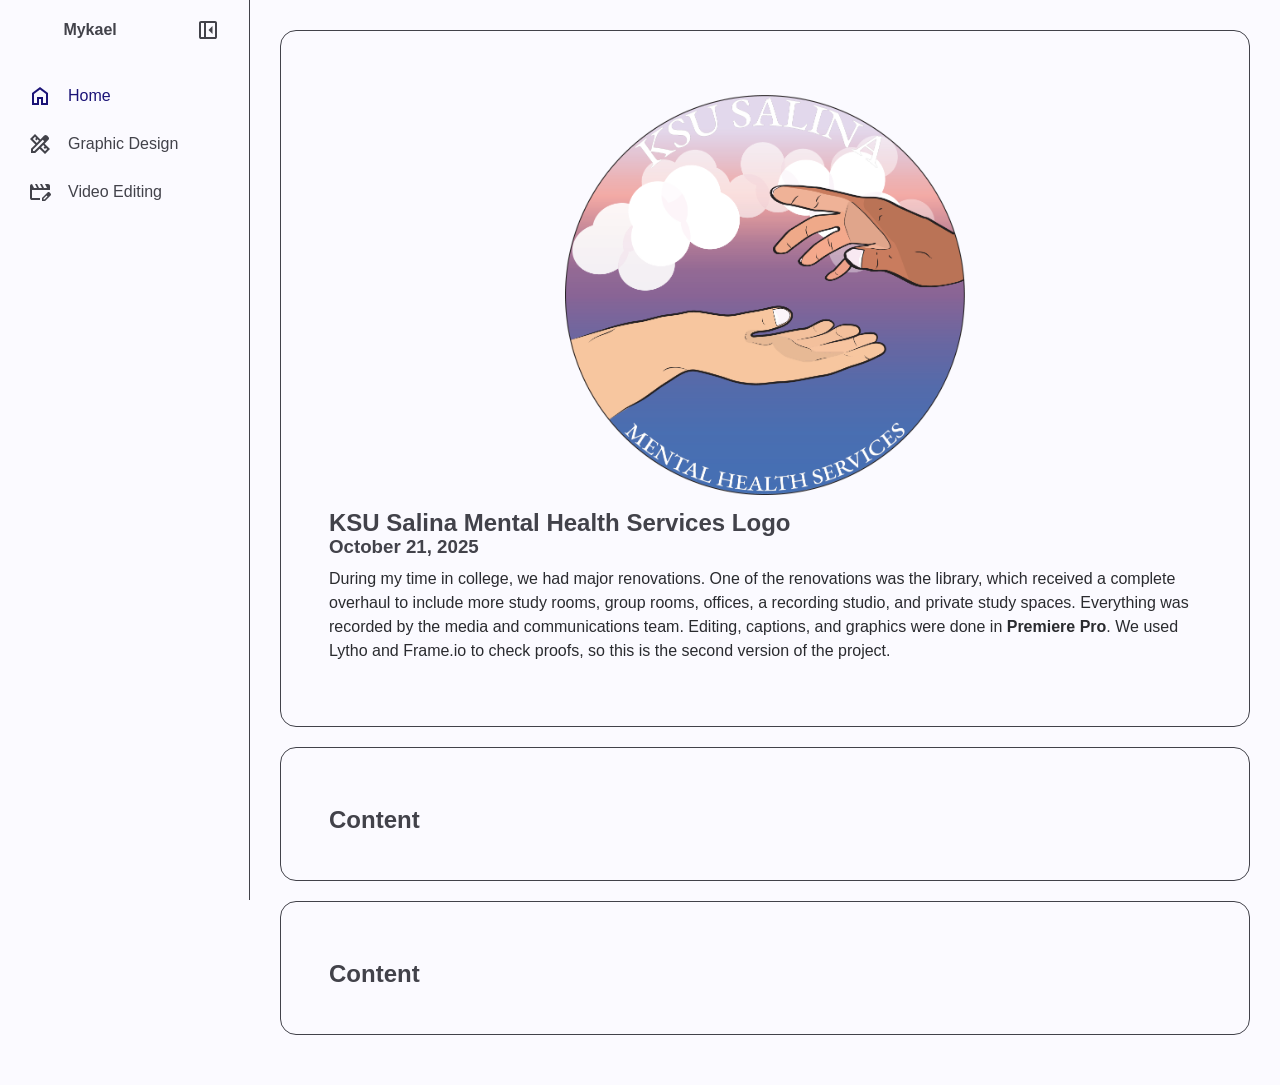
==== graphic-design.html @ 4a20286d "Fix typos within txt and renamed classes to single showcased work" ====
<!DOCTYPE html>
<html lang="en">

<head>
    <meta charset="UTF-8">
    <meta name="viewport" content="width=device-width, initial-scale=1.0">
    <link rel="stylesheet" href="/styles.css">
    <link rel="shortcut icon" href="/MP-favicon.png" type="image/png">
    <script type="text/javascript" src="/app.js" defer></script>
    <script type="text/javascript" src="/active.js" defer></script>
    <link rel="stylesheet"
        href="https://fonts.googleapis.com/css2?family=Material+Symbols+Outlined:opsz,wght,FILL,GRAD@20..48,100..700,0..1,-50..200&icon_names=arrow_back_ios" />
    <title>Mykael - Portfolio</title>
</head>

<body>
    <nav id="sidebar">
        <ul>
            <li class="sidebar-header">
                <span class="logo">Mykael</span>
                <button onclick="toggleSidebar()" id="toggle-btn">
                    <svg xmlns="http://www.w3.org/2000/svg" height="24px" viewBox="0 -960 960 960" width="24px"
                        fill="#e3e3e3">
                        <path
                            d="M660-320v-320L500-480l160 160ZM200-120q-33 0-56.5-23.5T120-200v-560q0-33 23.5-56.5T200-840h560q33 0 56.5 23.5T840-760v560q0 33-23.5 56.5T760-120H200Zm120-80v-560H200v560h120Zm80 0h360v-560H400v560Zm-80 0H200h120Z" />
                    </svg>
                </button>
            </li>
            <li class="active">
                <a href="/index.html" class="nav-link">
                    <svg xmlns="http://www.w3.org/2000/svg" height="24px" viewBox="0 -960 960 960" width="24px"
                        fill="#e3e3e3">
                        <path
                            d="M240-200h120v-240h240v240h120v-360L480-740 240-560v360Zm-80 80v-480l320-240 320 240v480H520v-240h-80v240H160Zm320-350Z" />
                    </svg>
                    <span class="nav-text">Home</span>
                </a>
            </li>
            <li>
                <a href="/graphic-design.html" class="nav-link">
                    <svg xmlns="http://www.w3.org/2000/svg" height="24px" viewBox="0 -960 960 960" width="24px"
                        fill="#e3e3e3">
                        <path
                            d="m352-522 86-87-56-57-44 44-56-56 43-44-45-45-87 87 159 158Zm328 329 87-87-45-45-44 43-56-56 43-44-57-56-86 86 158 159Zm24-567 57 57-57-57ZM290-120H120v-170l175-175L80-680l200-200 216 216 151-152q12-12 27-18t31-6q16 0 31 6t27 18l53 54q12 12 18 27t6 31q0 16-6 30.5T816-647L665-495l215 215L680-80 465-295 290-120Zm-90-80h56l392-391-57-57-391 392v56Zm420-419-29-29 57 57-28-28Z" />
                    </svg>
                    <span class="nav-text">Graphic Design</span>
                </a>
            </li>
            <li>
                <a href="/video-editing.html" class="nav-link">
                    <svg xmlns="http://www.w3.org/2000/svg" height="24px" viewBox="0 -960 960 960" width="24px"
                        fill="#e3e3e3">
                        <path
                            d="M160-240v-320 320Zm0 80q-33 0-56.5-23.5T80-240v-480q0-33 23.5-56.5T160-800l80 160h120l-80-160h80l80 160h120l-80-160h80l80 160h120l-80-160h120q33 0 56.5 23.5T880-720v160H160v320h320v80H160Zm400 40v-123l221-220q9-9 20-13t22-4q12 0 23 4.5t20 13.5l37 37q8 9 12.5 20t4.5 22q0 11-4 22.5T903-340L683-120H560Zm300-263-37-37 37 37ZM620-180h38l121-122-18-19-19-18-122 121v38Zm141-141-19-18 37 37-18-19Z" />
                    </svg>
                    <span class="nav-text">Video Editing</span>
                </a>
            </li>
        </ul>
    </nav>
    <main>
        <div class="container">
            <div class="show">
                <img width="400" height="400" src="/MHS logo - Alec Mendoza.png" alt="MHS Logo">
            </div>
            <h2>KSU Salina Mental Health Services Logo</h2>
            <h3>October 21, 2025</h3>
            <p>
                During my time in college, we had major renovations. One of the renovations was the library, which
                received a complete overhaul to include more study rooms, group rooms, offices, a recording studio, and
                private study spaces. Everything was recorded by the media and communications team. Editing, captions,
                and graphics were done in <b>Premiere Pro</b>. We used Lytho and Frame.io to check proofs, so this is
                the
                second version of the project.
            </p>
        </div>
        <div class="container">
            <h2>Content</h2>
        </div>
        <div class="container">
            <h2>Content</h2>
        </div>
    </main>
</body>

</html>
---- styles.css ----
@import url('https://fonts.googleapis.com/css2?family=Cormorant+Garamond:ital,wght@0,300..700;1,300..700&display=swap');

:root {
    --base-clr: #fbfaff;
    --line-clr: #42424a;
    --hover-clr: #daeaf2;
    --text-clr: #42424a;
    --accent-clr: hsl(245, 73%, 27%);
    --secondary-clr: #2a2b2f;
}

* {
    margin: 0;
    padding: 0;
}

html {
    font-family: 'Gill Sans', 'Gill Sans MT', Calibri, 'Trebuchet MS', sans-serif;
    line-height: 1.5rem;
}

body {
    min-height: 100vh;
    min-height: 100dvh;
    background-color: var(--base-clr);
    color: var(--text-clr);
    display: grid;
    grid-template-columns: auto 1fr;
}

#sidebar {
    box-sizing: border-box;
    height: 100vh;
    width: 250px;
    padding: 5px 1em;
    background-color: var(--base-clr);
    border-right: 1px solid var(--line-clr);

    position: sticky;
    top: 0;
    align-self: start;
    transition: 300ms ease-in-out;
    overflow: hidden;
    text-wrap: nowrap;
}

#sidebar.close {
    padding: 5px;
    width: 60px;
}

#sidebar ul {
    list-style: none;
}

.sidebar-header {
    display: flex;
    justify-content: space-between;
    align-items: center;
    margin-bottom: 16px;
}

.logo {
    font-weight: 600;
    transition: opacity 300ms ease-in-out;
}

#sidebar>ul>li:first-child {
    display: flex;
    justify-content: flex-end;
    margin-bottom: 16px;

    .logo {
        font-weight: 600;
    }
}

#sidebar ul li.active {
    color: var(--accent-clr);

    svg {
        fill: var(--accent-clr);
    }
}

#sidebar.close .logo {
    opacity: 0;
}

#sidebar ul li.active {
    color: var(--accent-clr);
}

#sidebar ul li.active svg {
    fill: var(--accent-clr);
}

#sidebar .logo {
    margin-right: 3.85em;
    border-radius: .5em;
    padding: .25em;
    text-decoration: none;
    color: var(--text-clr);
    display: flex;
    align-items: center;
    gap: 1em;
}

#sidebar svg {
    flex-shrink: 0;
    fill: var(--text-clr);
}

#sidebar a:hover {
    background-color: var(--hover-clr);
}

.nav-link {
    border-radius: .5em;
    padding: .75em;
    text-decoration: none;
    color: inherit;
    display: flex;
    align-items: center;
    gap: 1em;
    transition: background-color 150ms ease;
}

.nav-link:hover {
    background-color: var(--hover-clr);
}

.nav-text {
    transition: opacity 300ms ease-in-out;
}

#sidebar.close .nav-text {
    opacity: 0;
    width: 0;
    overflow: hidden;
}

#toggle-btn {
    padding: 1em;
    border: none;
    border-radius: .5em;
    background: none;
    cursor: pointer;
    display: flex;
    align-items: center;
    justify-content: center;

    svg {
        transition: rotate 150ms ease-in-out;
    }
}

#toggle-btn:hover {
    background-color: var(--hover-clr);
}

.rotate svg:last-child {
    rotate: 180deg;
}

main {
    padding: min(30px, 7%);
}

main p {
    color: var(--secondary-clr);
    margin-top: 5px;
    margin-bottom: 15px;
}

.container {
    border: 1px solid var(--line-clr);
    border-radius: 1em;
    margin-bottom: 20px;
    padding: min(3em, 15%);

    h2,
    p {
        margin-top: .5em;
    }
}

.show {
    display: flex;
    align-items: center;
    justify-content: center;
    margin: 1em 0;
}

.box {
    width: 950px auto;
    display: flex;
}

.item1 {
    flex: 1 1 475px;
}

.item2 {
    flex: 1 1 475px;
}

a {
    text-decoration: none;
}

a:hover {
    color: cadetblue;
}
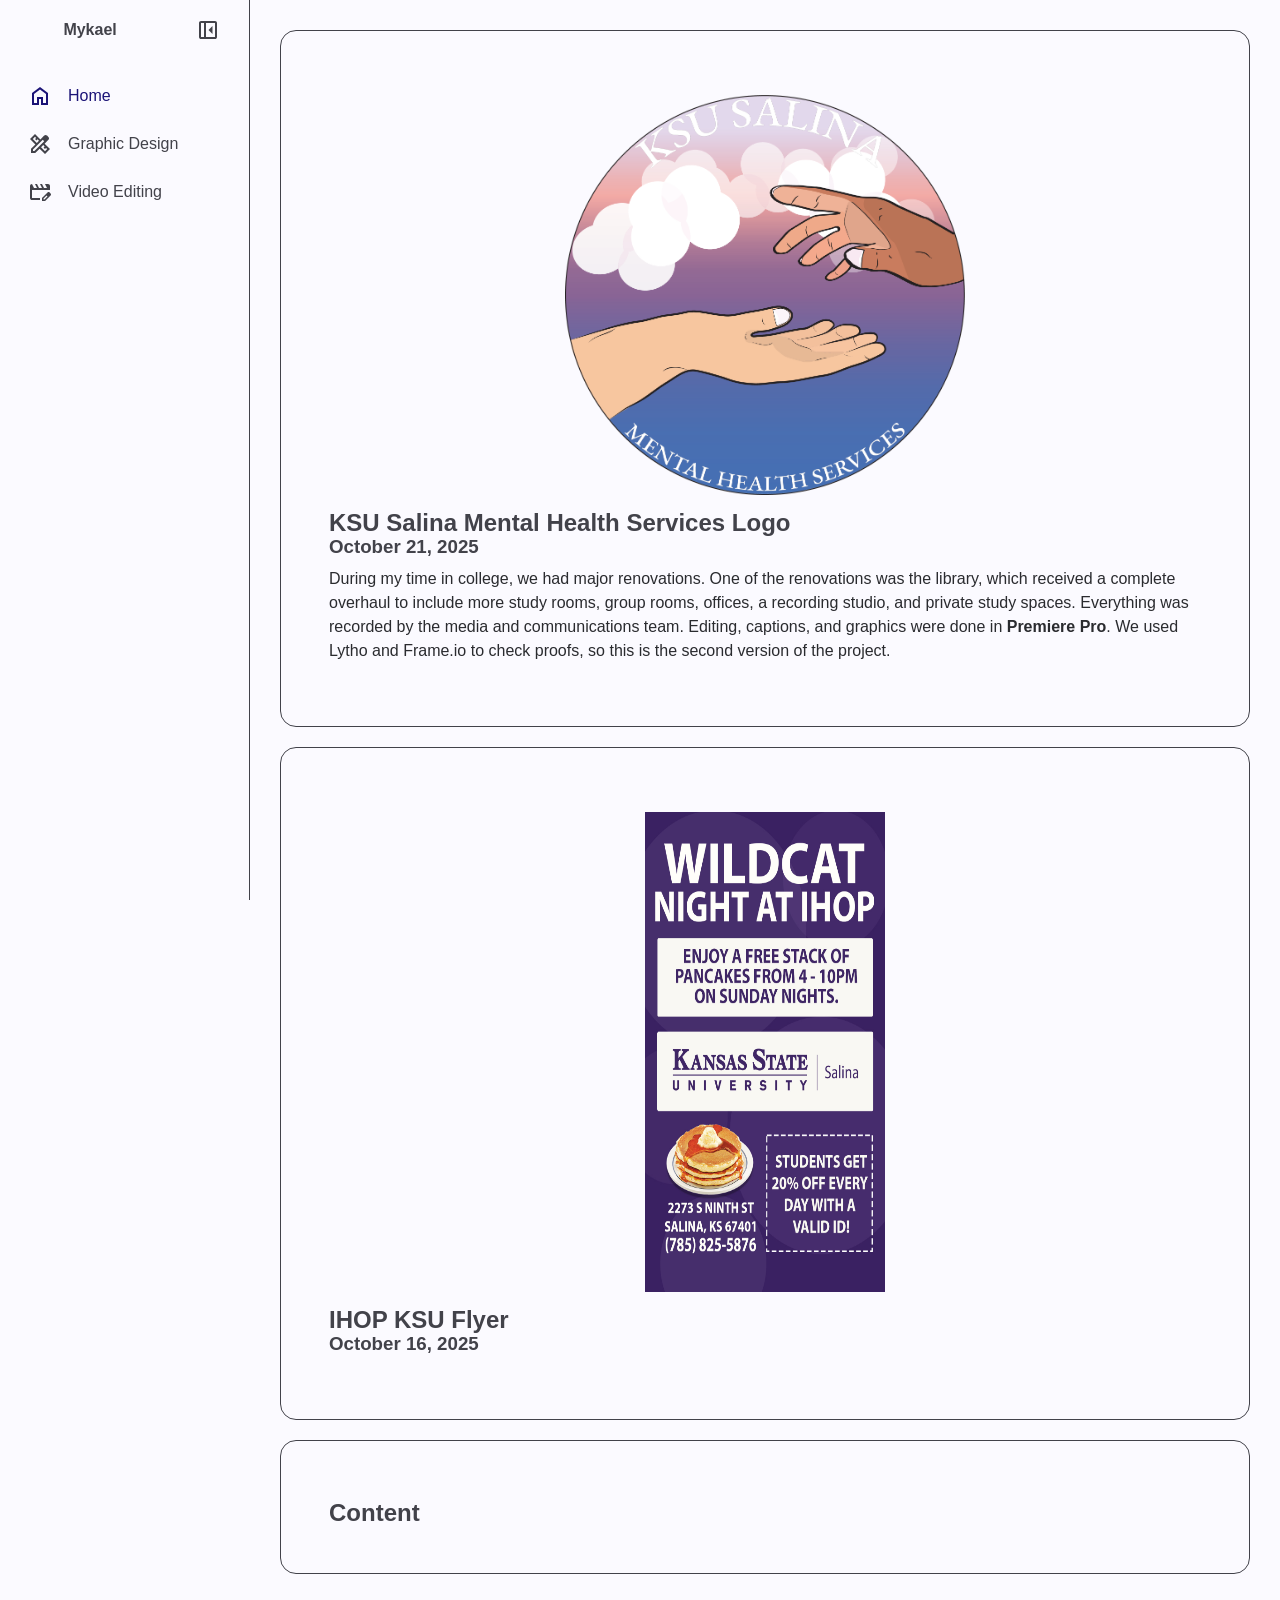
==== commit dbd9bb5a: "Content inclusion" ====
--- a/graphic-design.html
+++ b/graphic-design.html
@@ -75,7 +75,14 @@
             </p>
         </div>
         <div class="container">
-            <h2>Content</h2>
+            <div class="show">
+                <img width="240" height="480" src="/IHOP KSU Flyer.jpg" alt="MHS Logo">
+            </div>
+            <h2>IHOP KSU Flyer</h2>
+            <h3>October 16, 2025</h3>
+            <p>
+                
+            </p>
         </div>
         <div class="container">
             <h2>Content</h2>
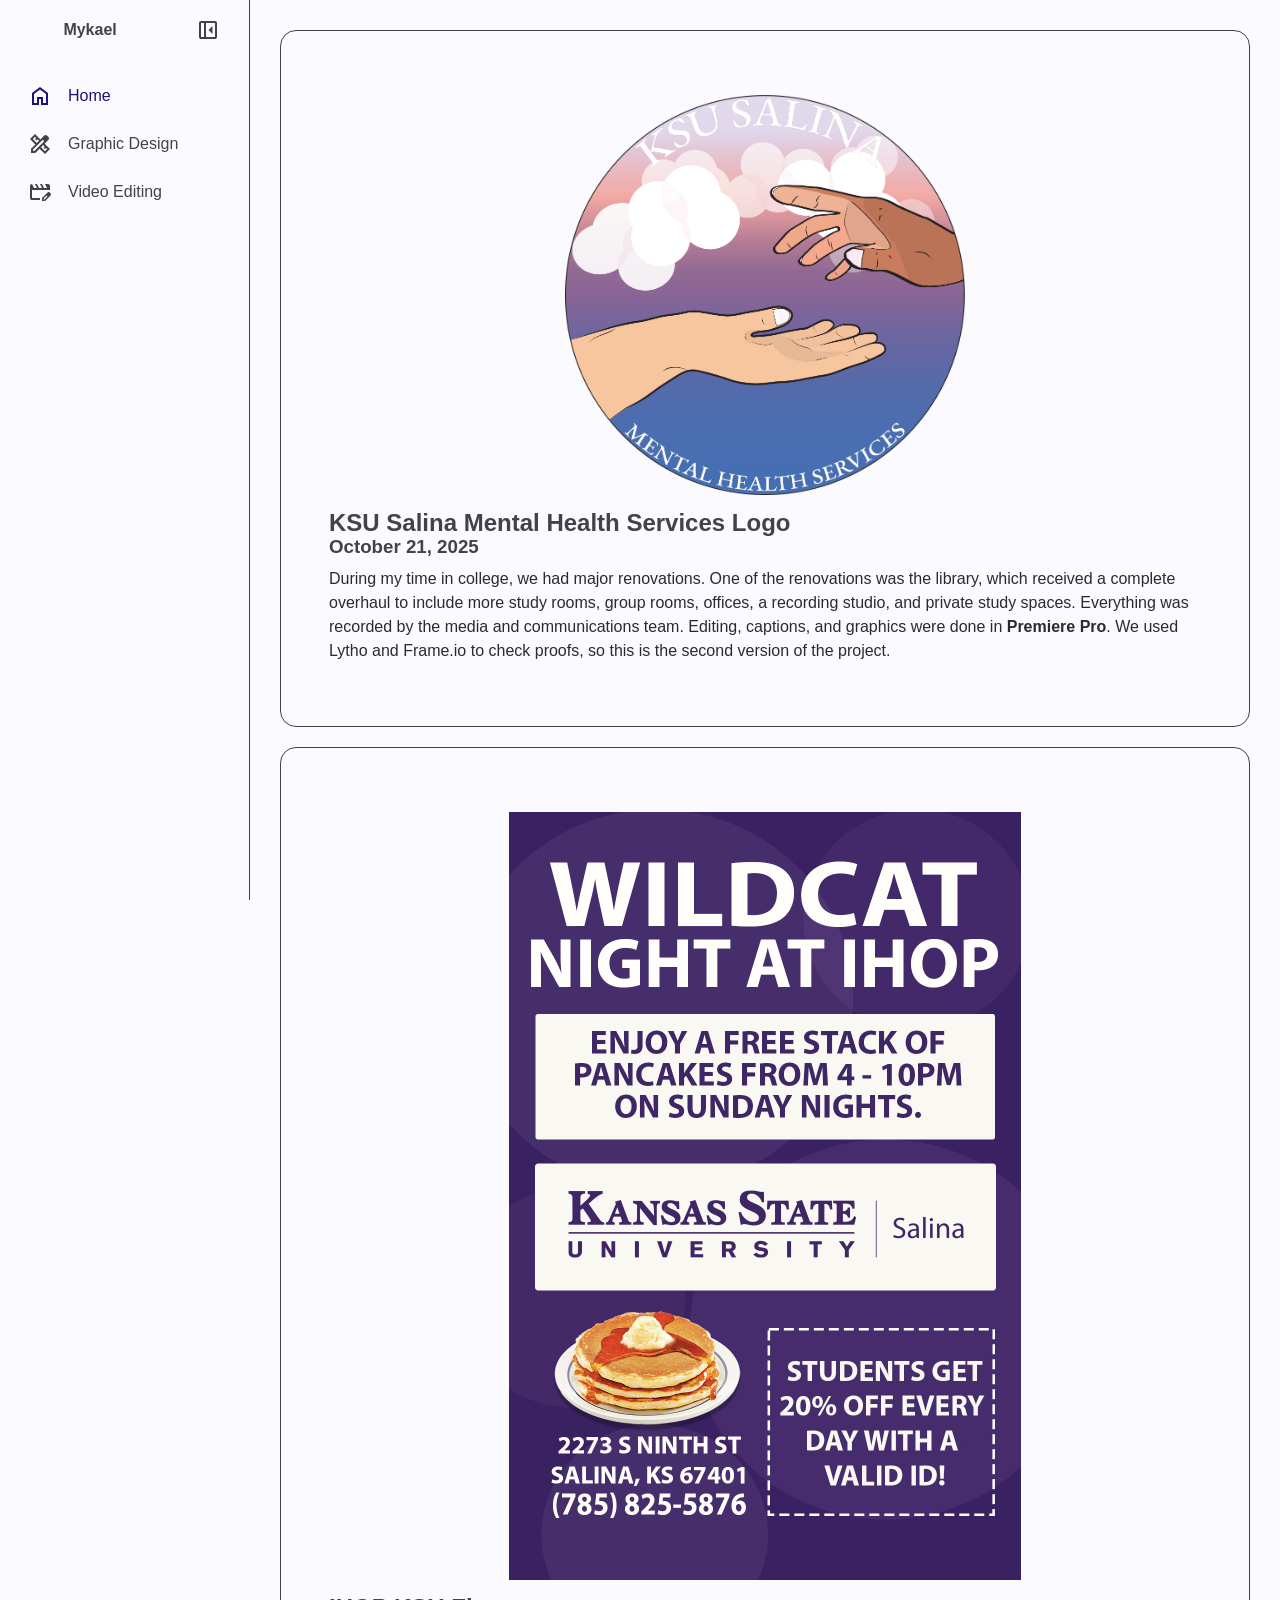
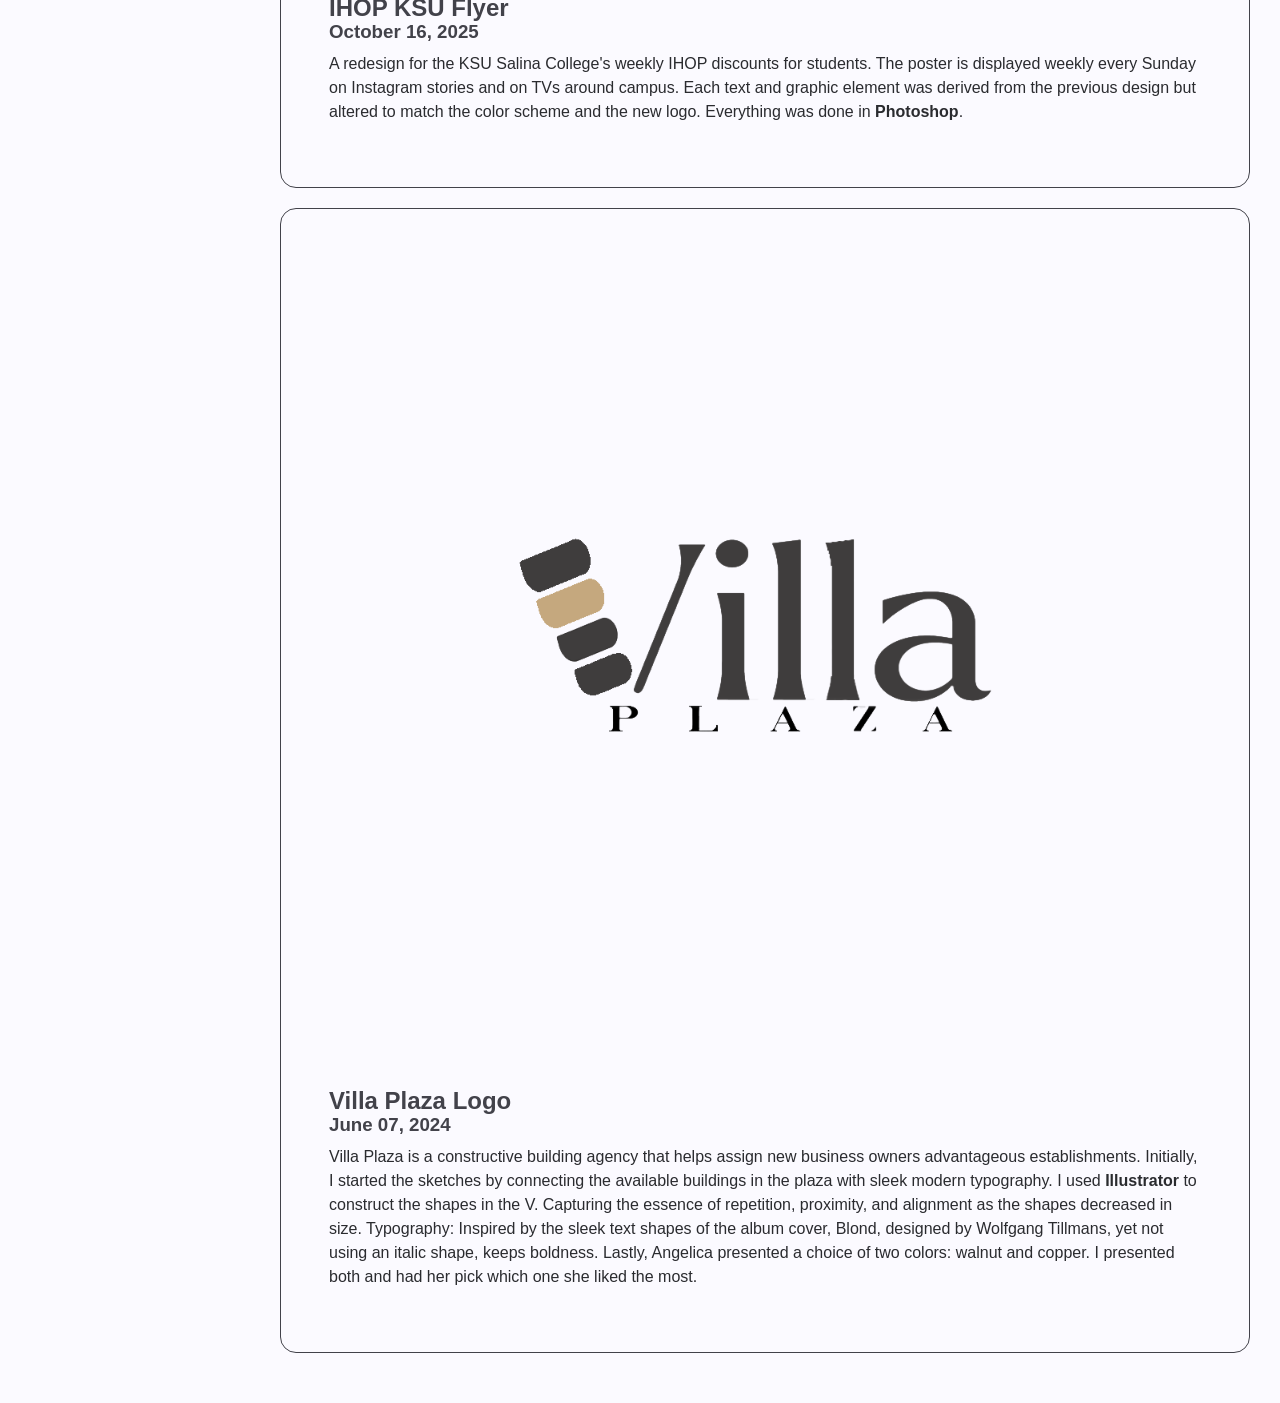
==== commit 07b9b927: "Content changes all around" ====
--- a/graphic-design.html
+++ b/graphic-design.html
@@ -76,16 +76,33 @@
         </div>
         <div class="container">
             <div class="show">
-                <img width="240" height="480" src="/IHOP KSU Flyer.jpg" alt="MHS Logo">
+                <img width="512.5" height="768" src="/IHOP KSU Flyer.jpg" alt="MHS Logo">
             </div>
             <h2>IHOP KSU Flyer</h2>
             <h3>October 16, 2025</h3>
             <p>
-                
+                A redesign for the KSU Salina College's weekly IHOP discounts for students. The poster is displayed
+                weekly every Sunday on Instagram stories and on TVs around campus. Each text and graphic element was
+                derived from the previous design but altered to match the color scheme and the new logo. Everything was
+                done in <b>Photoshop</b>.
             </p>
         </div>
         <div class="container">
-            <h2>Content</h2>
+            <div class="show">
+                <img width="800" height="800" src="/villa-final.png" alt="Villa Plaza Logo">
+            </div>
+            <h2>Villa Plaza Logo</h2>
+            <h3>June 07, 2024</h3>
+            <p>
+                Villa Plaza is a constructive building agency that helps assign new business owners advantageous
+                establishments. Initially, I started the sketches by connecting the available buildings in the plaza
+                with sleek modern typography. I used <b>Illustrator</b> to construct the shapes in the V. Capturing the
+                essence of
+                repetition, proximity, and alignment as the shapes decreased in size. Typography: Inspired by the sleek
+                text shapes of the album cover, Blond, designed by Wolfgang Tillmans, yet not using an italic shape,
+                keeps boldness. Lastly, Angelica presented a choice of two colors: walnut and copper. I presented both
+                and had her pick which one she liked the most.
+            </p>
         </div>
     </main>
 </body>
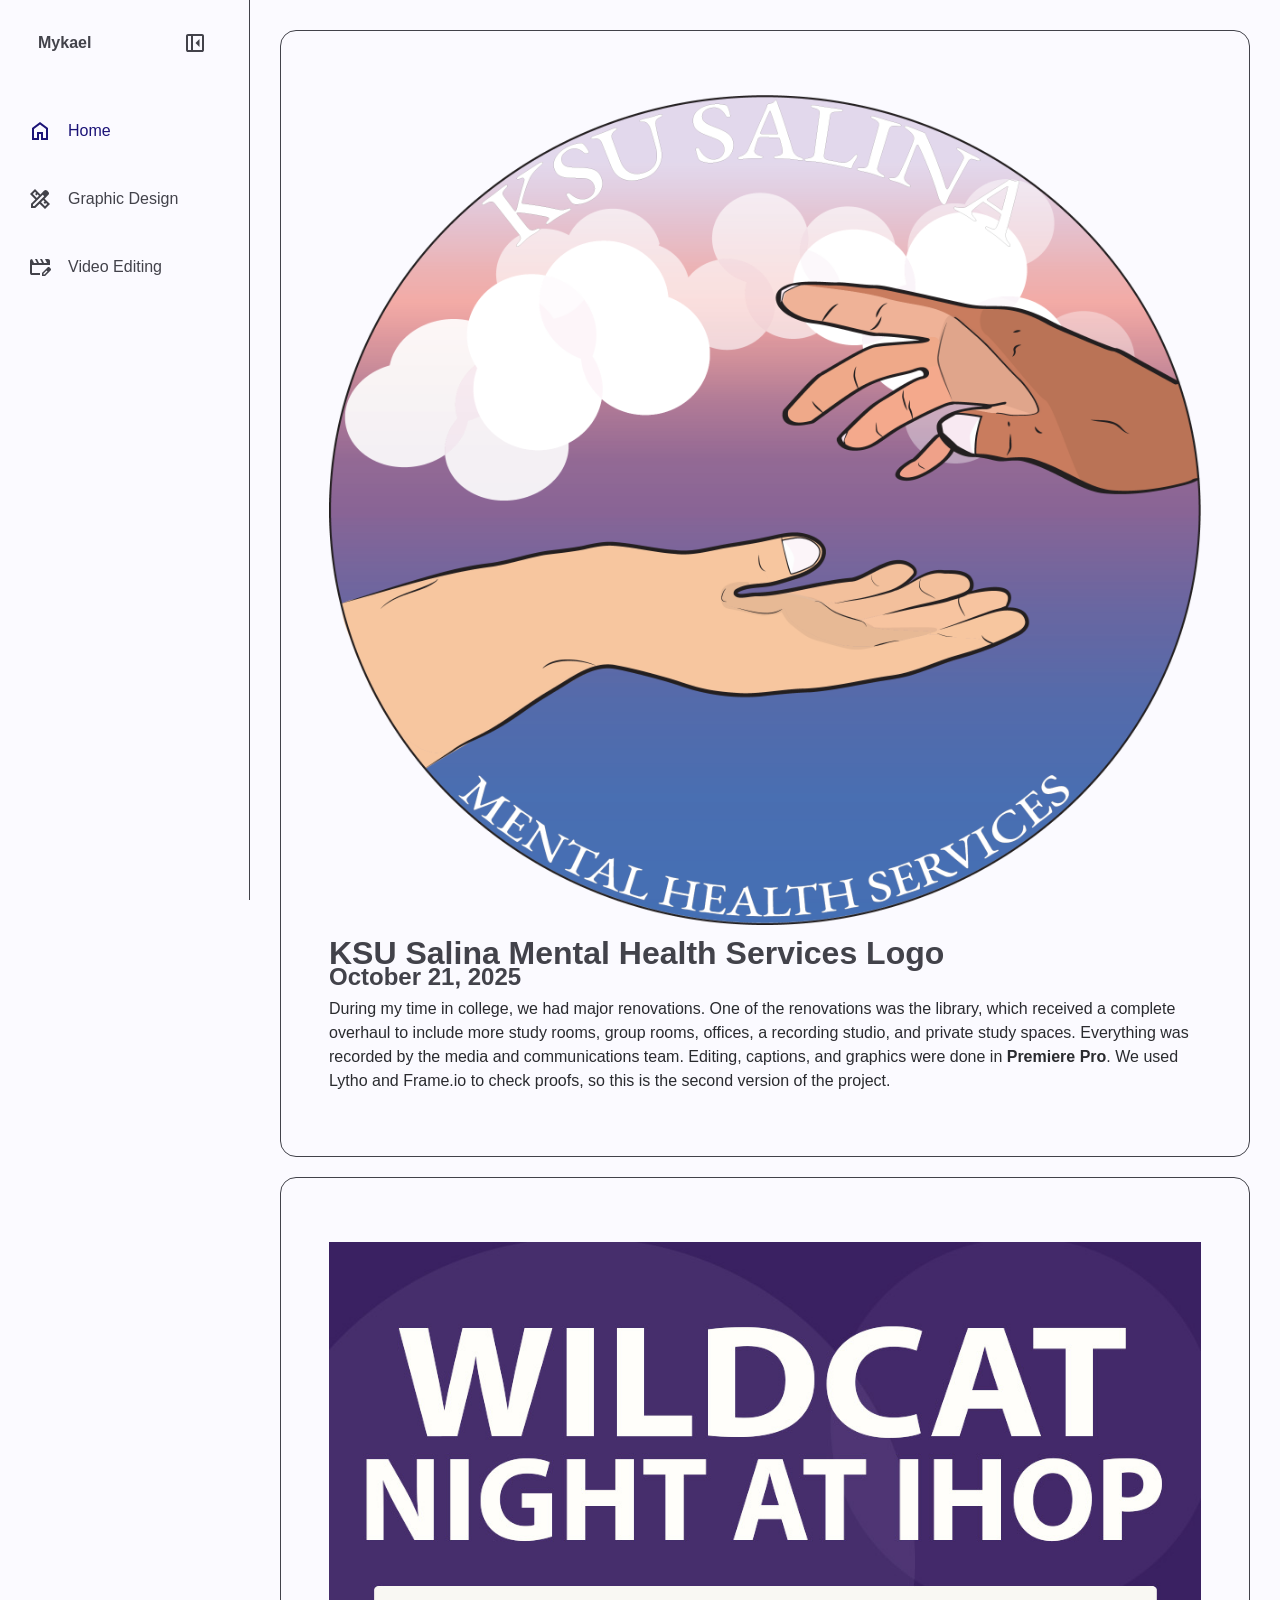
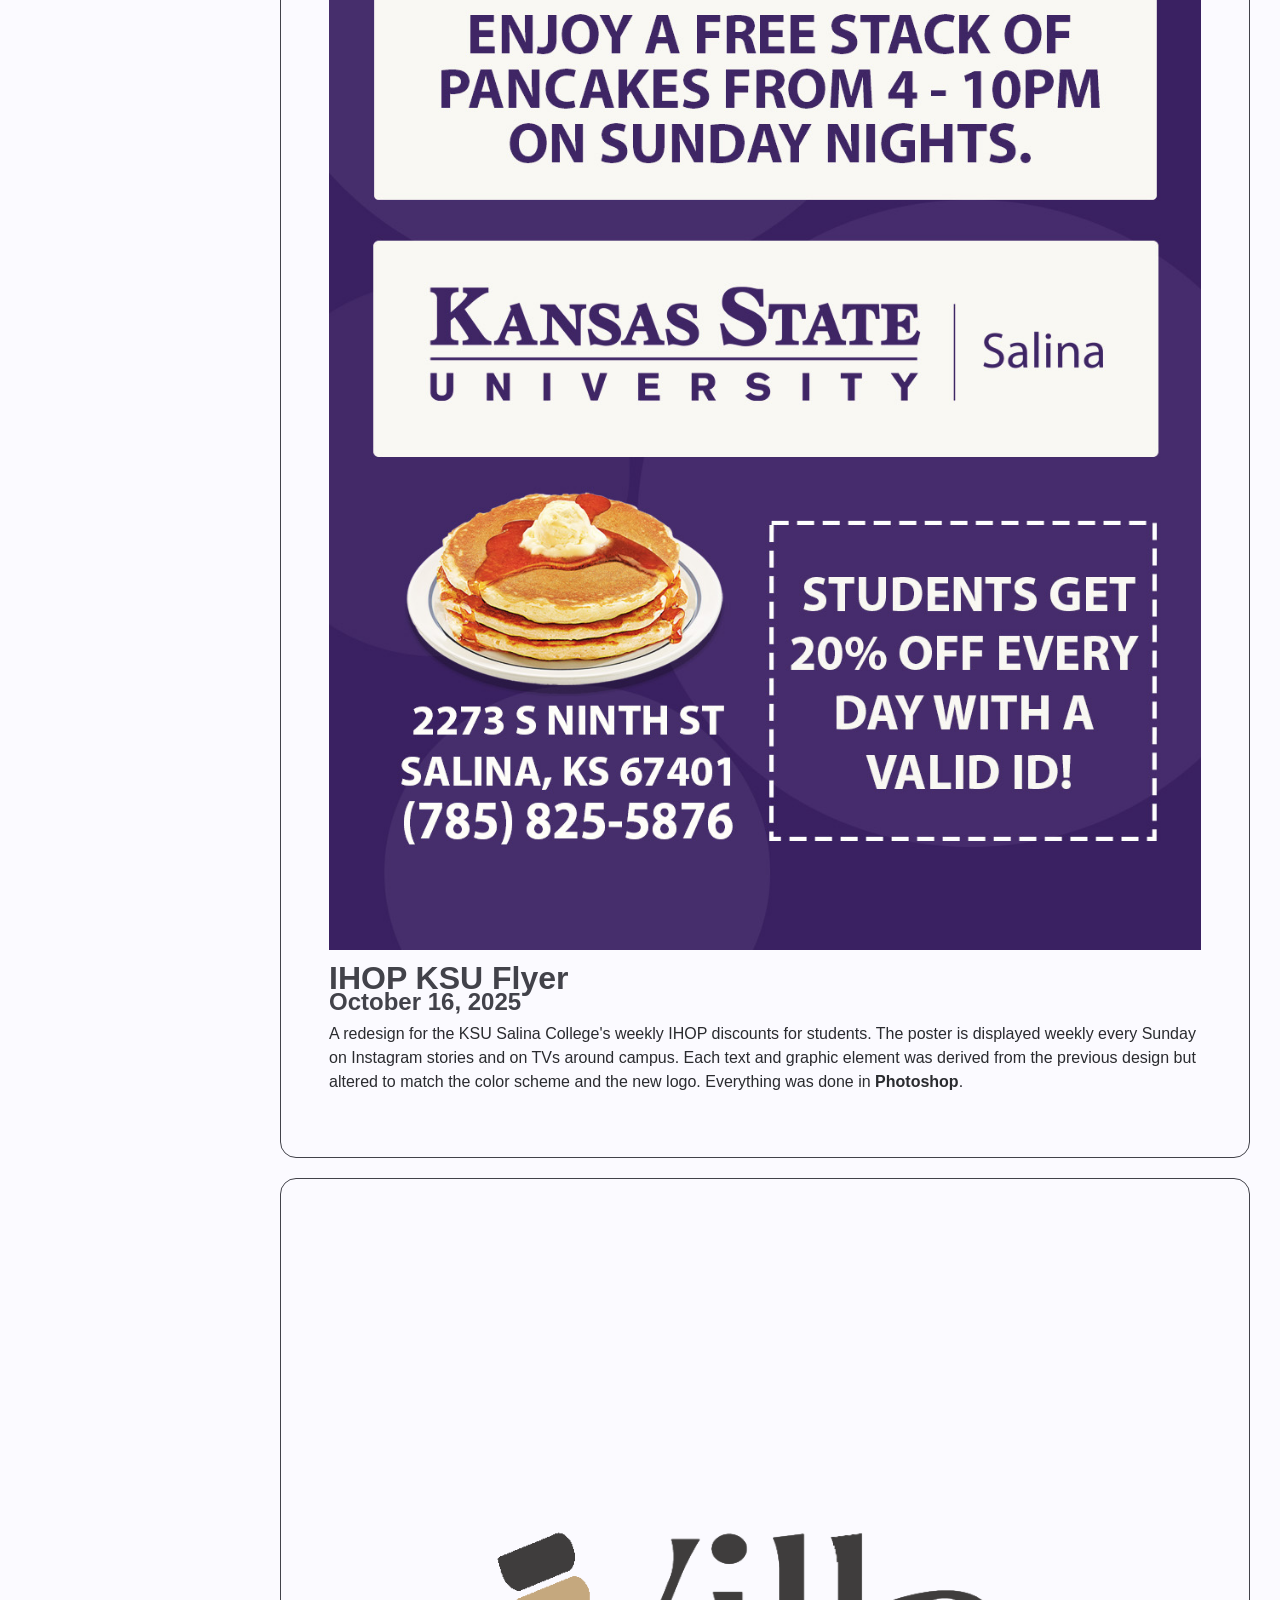
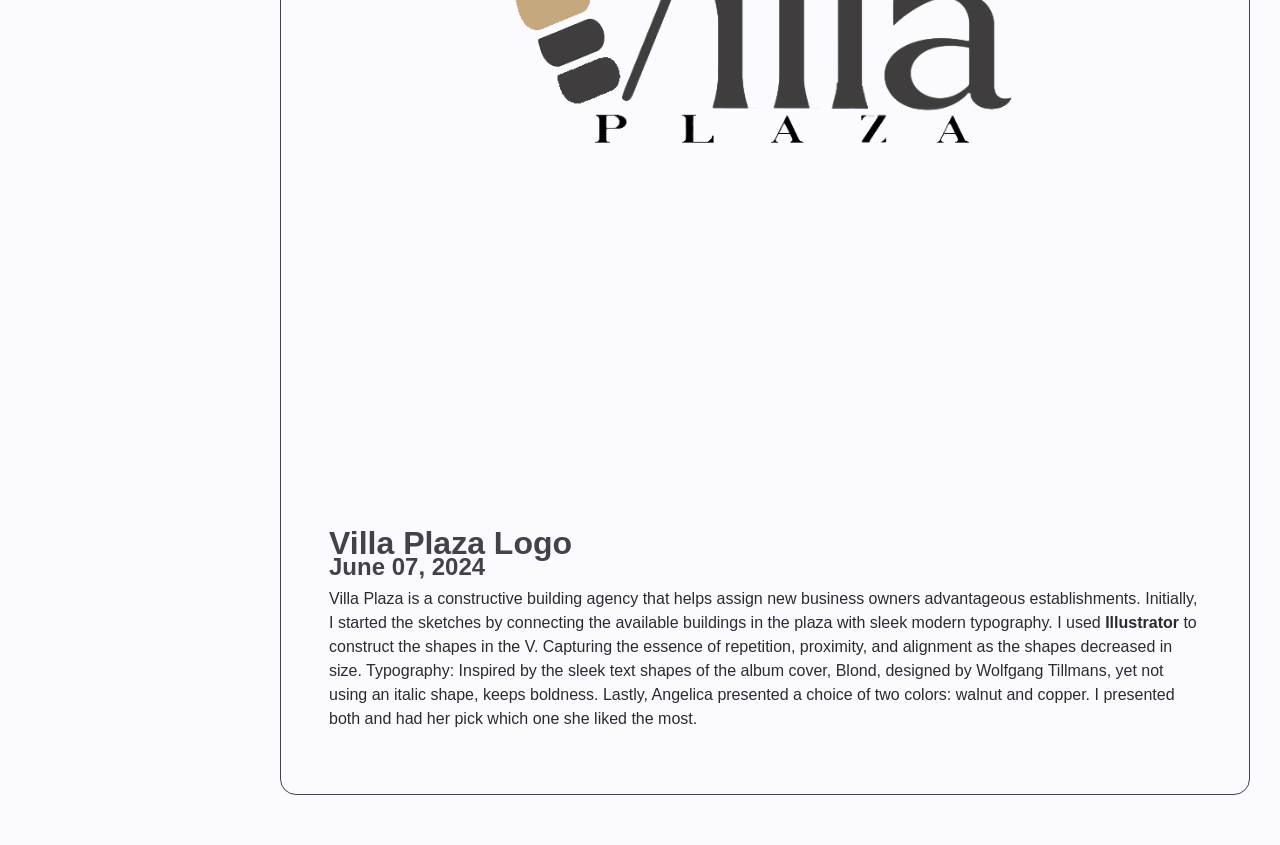
==== commit 25b05810: "Changes for different media layouts and no js" ====
--- a/graphic-design.html
+++ b/graphic-design.html
@@ -6,8 +6,6 @@
     <meta name="viewport" content="width=device-width, initial-scale=1.0">
     <link rel="stylesheet" href="/styles.css">
     <link rel="shortcut icon" href="/MP-favicon.png" type="image/png">
-    <script type="text/javascript" src="/app.js" defer></script>
-    <script type="text/javascript" src="/active.js" defer></script>
     <link rel="stylesheet"
         href="https://fonts.googleapis.com/css2?family=Material+Symbols+Outlined:opsz,wght,FILL,GRAD@20..48,100..700,0..1,-50..200&icon_names=arrow_back_ios" />
     <title>Mykael - Portfolio</title>
@@ -18,13 +16,14 @@
         <ul>
             <li class="sidebar-header">
                 <span class="logo">Mykael</span>
-                <button onclick="toggleSidebar()" id="toggle-btn">
+                <input type="checkbox" id="sidebar-toggle" hidden>
+                <label for="sidebar-toggle" id="toggle-btn" aria-label="Toggle sidebar">
                     <svg xmlns="http://www.w3.org/2000/svg" height="24px" viewBox="0 -960 960 960" width="24px"
                         fill="#e3e3e3">
                         <path
                             d="M660-320v-320L500-480l160 160ZM200-120q-33 0-56.5-23.5T120-200v-560q0-33 23.5-56.5T200-840h560q33 0 56.5 23.5T840-760v560q0 33-23.5 56.5T760-120H200Zm120-80v-560H200v560h120Zm80 0h360v-560H400v560Zm-80 0H200h120Z" />
                     </svg>
-                </button>
+                </label>
             </li>
             <li class="active">
                 <a href="/index.html" class="nav-link">
@@ -61,7 +60,7 @@
     <main>
         <div class="container">
             <div class="show">
-                <img width="400" height="400" src="/MHS logo - Alec Mendoza.png" alt="MHS Logo">
+                <img src="/MHS logo - Alec Mendoza.png" alt="MHS Logo">
             </div>
             <h2>KSU Salina Mental Health Services Logo</h2>
             <h3>October 21, 2025</h3>
@@ -76,7 +75,7 @@
         </div>
         <div class="container">
             <div class="show">
-                <img width="512.5" height="768" src="/IHOP KSU Flyer.jpg" alt="MHS Logo">
+                <img src="/IHOP KSU Flyer.jpg" alt="MHS Logo">
             </div>
             <h2>IHOP KSU Flyer</h2>
             <h3>October 16, 2025</h3>
@@ -89,7 +88,7 @@
         </div>
         <div class="container">
             <div class="show">
-                <img width="800" height="800" src="/villa-final.png" alt="Villa Plaza Logo">
+                <img src="/villa-final.png" alt="Villa Plaza Logo">
             </div>
             <h2>Villa Plaza Logo</h2>
             <h3>June 07, 2024</h3>
--- a/styles.css
+++ b/styles.css
@@ -19,6 +19,18 @@
     line-height: 1.5rem;
 }
 
+h1 {
+    font-size: clamp(1.5rem, 4vw, 2.5rem);
+}
+
+h2 {
+    font-size: clamp(1.25rem, 3vw, 2rem);
+}
+
+h3 {
+    font-size: clamp(1.1rem, 2.5vw, 1.5rem);
+}
+
 body {
     min-height: 100vh;
     min-height: 100dvh;
@@ -26,6 +38,7 @@
     color: var(--text-clr);
     display: grid;
     grid-template-columns: auto 1fr;
+    overflow-x: hidden;
 }
 
 #sidebar {
@@ -44,9 +57,20 @@
     text-wrap: nowrap;
 }
 
-#sidebar.close {
+body:has(#sidebar-toggle:checked) #sidebar {
     padding: 5px;
     width: 60px;
+}
+
+body:has(#sidebar-toggle:checked) #sidebar .logo,
+body:has(#sidebar-toggle:checked) #sidebar .nav-text {
+    opacity: 0;
+    width: 0;
+    overflow: hidden;
+}
+
+body:has(#sidebar-toggle:checked) #toggle-btn svg {
+    rotate: 180deg;
 }
 
 #sidebar ul {
@@ -81,10 +105,6 @@
     svg {
         fill: var(--accent-clr);
     }
-}
-
-#sidebar.close .logo {
-    opacity: 0;
 }
 
 #sidebar ul li.active {
@@ -115,6 +135,13 @@
     background-color: var(--hover-clr);
 }
 
+.nav-link,
+#toggle-btn,
+a {
+    min-height: 44px;
+    min-width: 44px;
+}
+
 .nav-link {
     border-radius: .5em;
     padding: .75em;
@@ -132,12 +159,6 @@
 
 .nav-text {
     transition: opacity 300ms ease-in-out;
-}
-
-#sidebar.close .nav-text {
-    opacity: 0;
-    width: 0;
-    overflow: hidden;
 }
 
 #toggle-btn {
@@ -192,17 +213,31 @@
     margin: 1em 0;
 }
 
+.video-wrapper {
+    position: relative;
+    width: 100%;
+    max-width: 854px;
+    aspect-ratio: 16 / 9;
+}
+
+.video-wrapper iframe {
+    position: absolute;
+    inset: 0;
+    width: 100%;
+    height: 100%;
+}
+
 .box {
-    width: 950px auto;
-    display: flex;
-}
-
-.item1 {
-    flex: 1 1 475px;
-}
-
+    display: flex;
+    flex-wrap: wrap;
+    gap: 1.5em;
+}
+
+.item1,
 .item2 {
-    flex: 1 1 475px;
+    flex: 1 1 300px;
+    min-width: 0;
+    /* prevents overflow in flex children */
 }
 
 a {
@@ -211,4 +246,74 @@
 
 a:hover {
     color: cadetblue;
+}
+
+img {
+    object-fit: contain;
+    max-width: 100%;
+    height: auto;
+}
+
+img,
+iframe,
+video {
+    max-width: 100%;
+    height: auto;
+    display: block;
+}
+
+.show iframe {
+    width: 100%;
+    aspect-ratio: 16 / 9;
+    height: auto;
+}
+
+/* Media */
+@media (max-width: 900px) {
+    body {
+        grid-template-columns: 1fr;
+        grid-template-rows: auto 1fr;
+    }
+
+    #sidebar {
+        width: 100%;
+        height: auto;
+        position: sticky;
+        top: 0;
+        z-index: 1000;
+        border-right: none;
+        border-bottom: 1px solid var(--line-clr);
+        padding: 0.5em 1em;
+    }
+
+    .sidebar-header {
+        display: flex;
+        justify-content: space-between;
+        align-items: center;
+        margin-bottom: 0;
+    }
+
+    /* Hide nav links by default on mobile */
+    #sidebar ul li:not(.sidebar-header) {
+        display: none;
+    }
+
+    /* Show them when the toggle is checked */
+    body:has(#sidebar-toggle:checked) #sidebar ul li:not(.sidebar-header),
+    #sidebar-toggle:checked~#sidebar ul li:not(.sidebar-header) {
+        display: block;
+    }
+
+    /* Stack them vertically in the dropdown */
+    #sidebar ul {
+        flex-direction: column;
+        align-items: stretch;
+    }
+}
+
+@media (prefers-reduced-motion: reduce) {
+    * {
+        transition: none !important;
+        animation: none !important;
+    }
 }
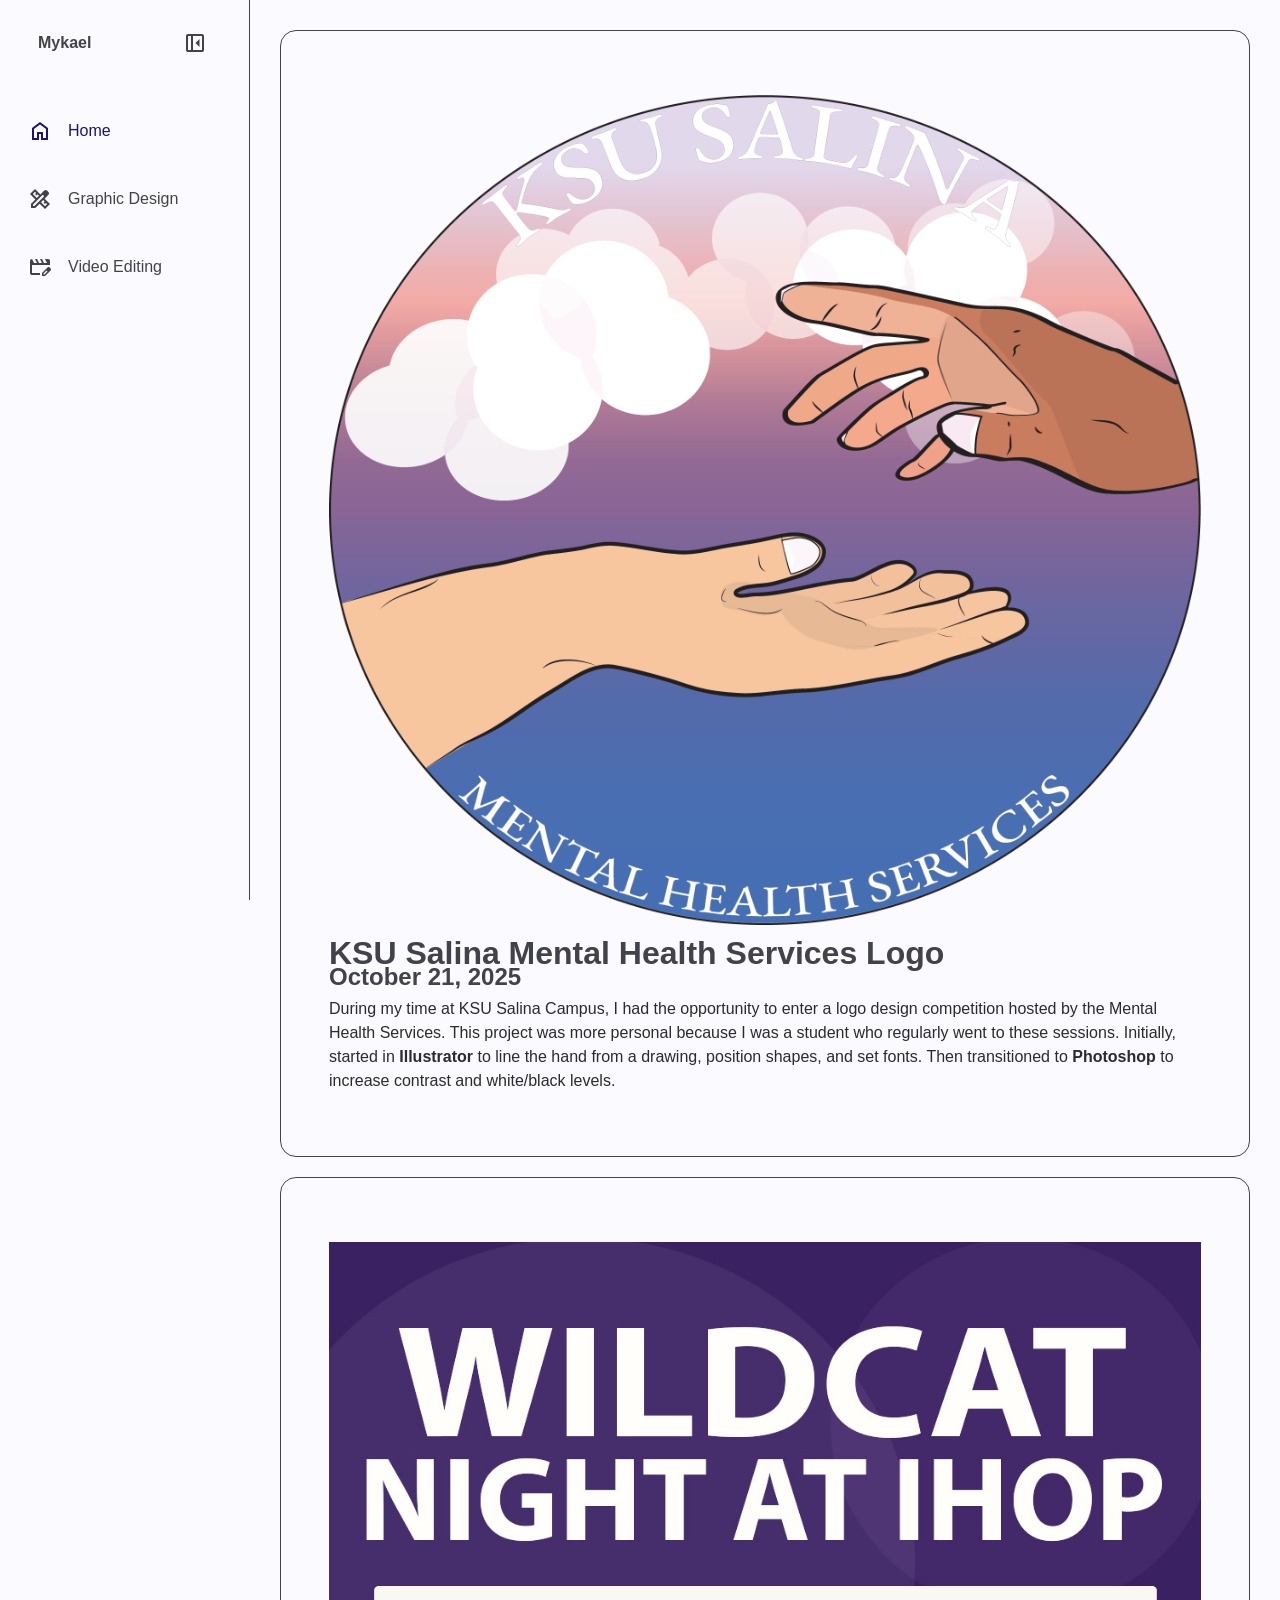
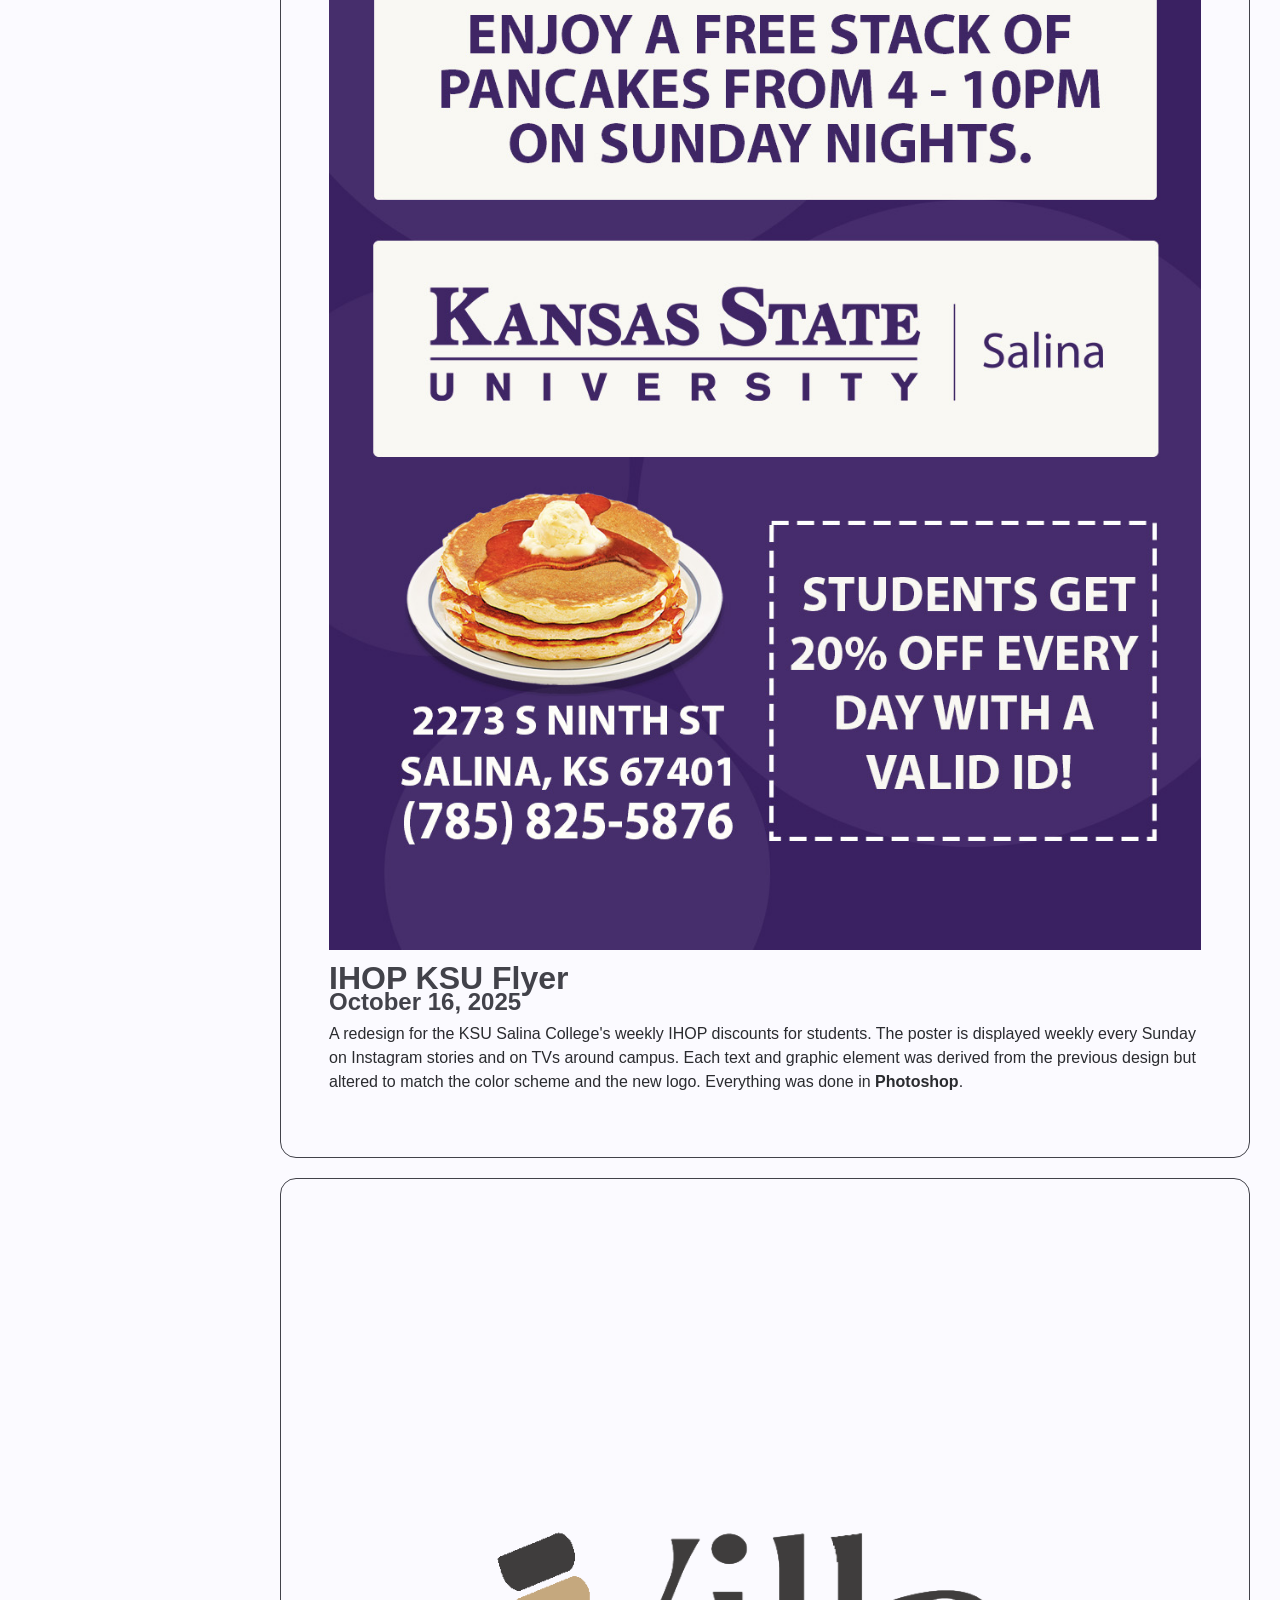
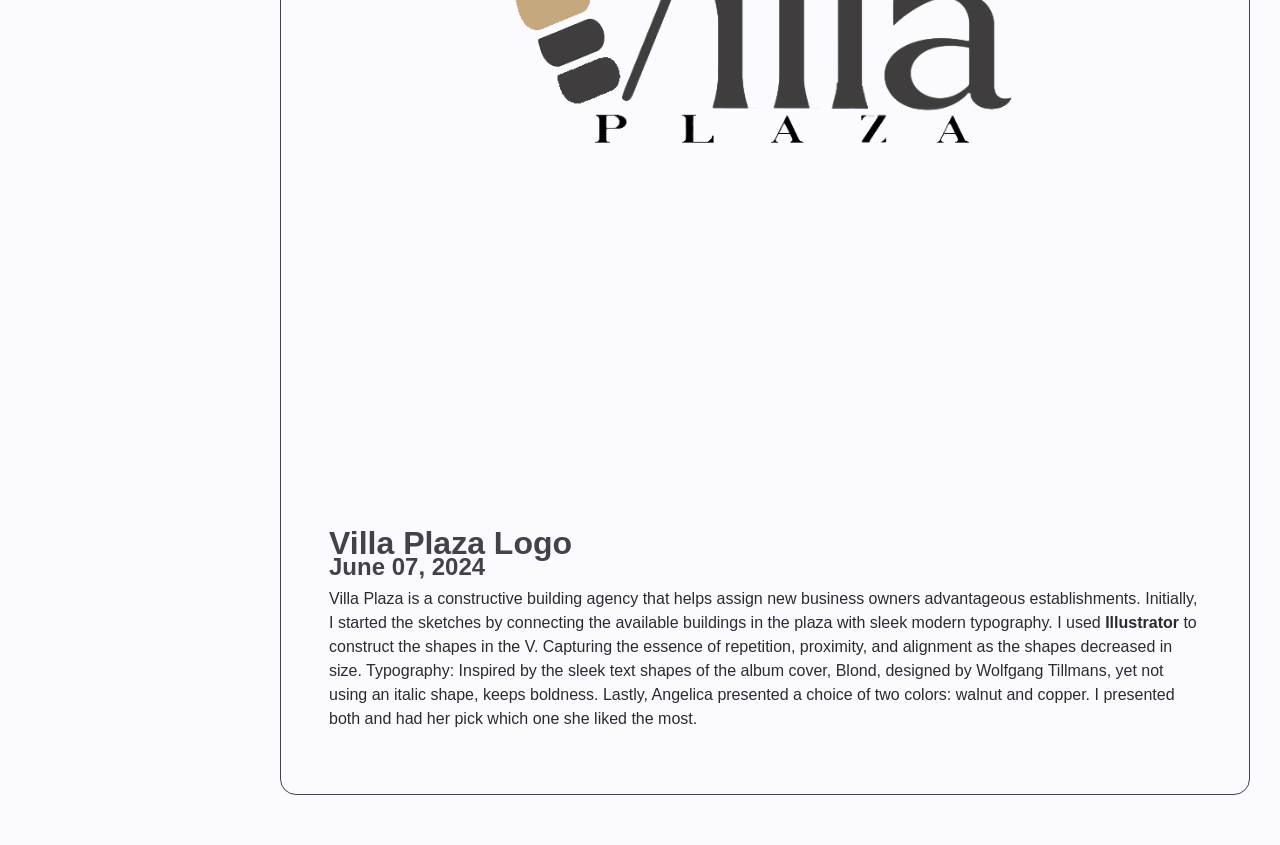
==== commit b58ebe3f: "Info fix" ====
--- a/graphic-design.html
+++ b/graphic-design.html
@@ -6,6 +6,8 @@
     <meta name="viewport" content="width=device-width, initial-scale=1.0">
     <link rel="stylesheet" href="/styles.css">
     <link rel="shortcut icon" href="/MP-favicon.png" type="image/png">
+    <link rel="import" href="/video-editing.html">
+    <link rel="import" href="/index.html">
     <link rel="stylesheet"
         href="https://fonts.googleapis.com/css2?family=Material+Symbols+Outlined:opsz,wght,FILL,GRAD@20..48,100..700,0..1,-50..200&icon_names=arrow_back_ios" />
     <title>Mykael - Portfolio</title>
@@ -65,12 +67,11 @@
             <h2>KSU Salina Mental Health Services Logo</h2>
             <h3>October 21, 2025</h3>
             <p>
-                During my time in college, we had major renovations. One of the renovations was the library, which
-                received a complete overhaul to include more study rooms, group rooms, offices, a recording studio, and
-                private study spaces. Everything was recorded by the media and communications team. Editing, captions,
-                and graphics were done in <b>Premiere Pro</b>. We used Lytho and Frame.io to check proofs, so this is
-                the
-                second version of the project.
+                During my time at KSU Salina Campus, I had the opportunity to enter a logo design competition hosted by
+                the Mental Health Services. This project was more personal because I was a student who regularly went to
+                these sessions. Initially, started in <b>Illustrator</b> to line the hand from a drawing, position
+                shapes, and set fonts. Then transitioned to <b>Photoshop</b> to increase contrast and white/black
+                levels.
             </p>
         </div>
         <div class="container">
